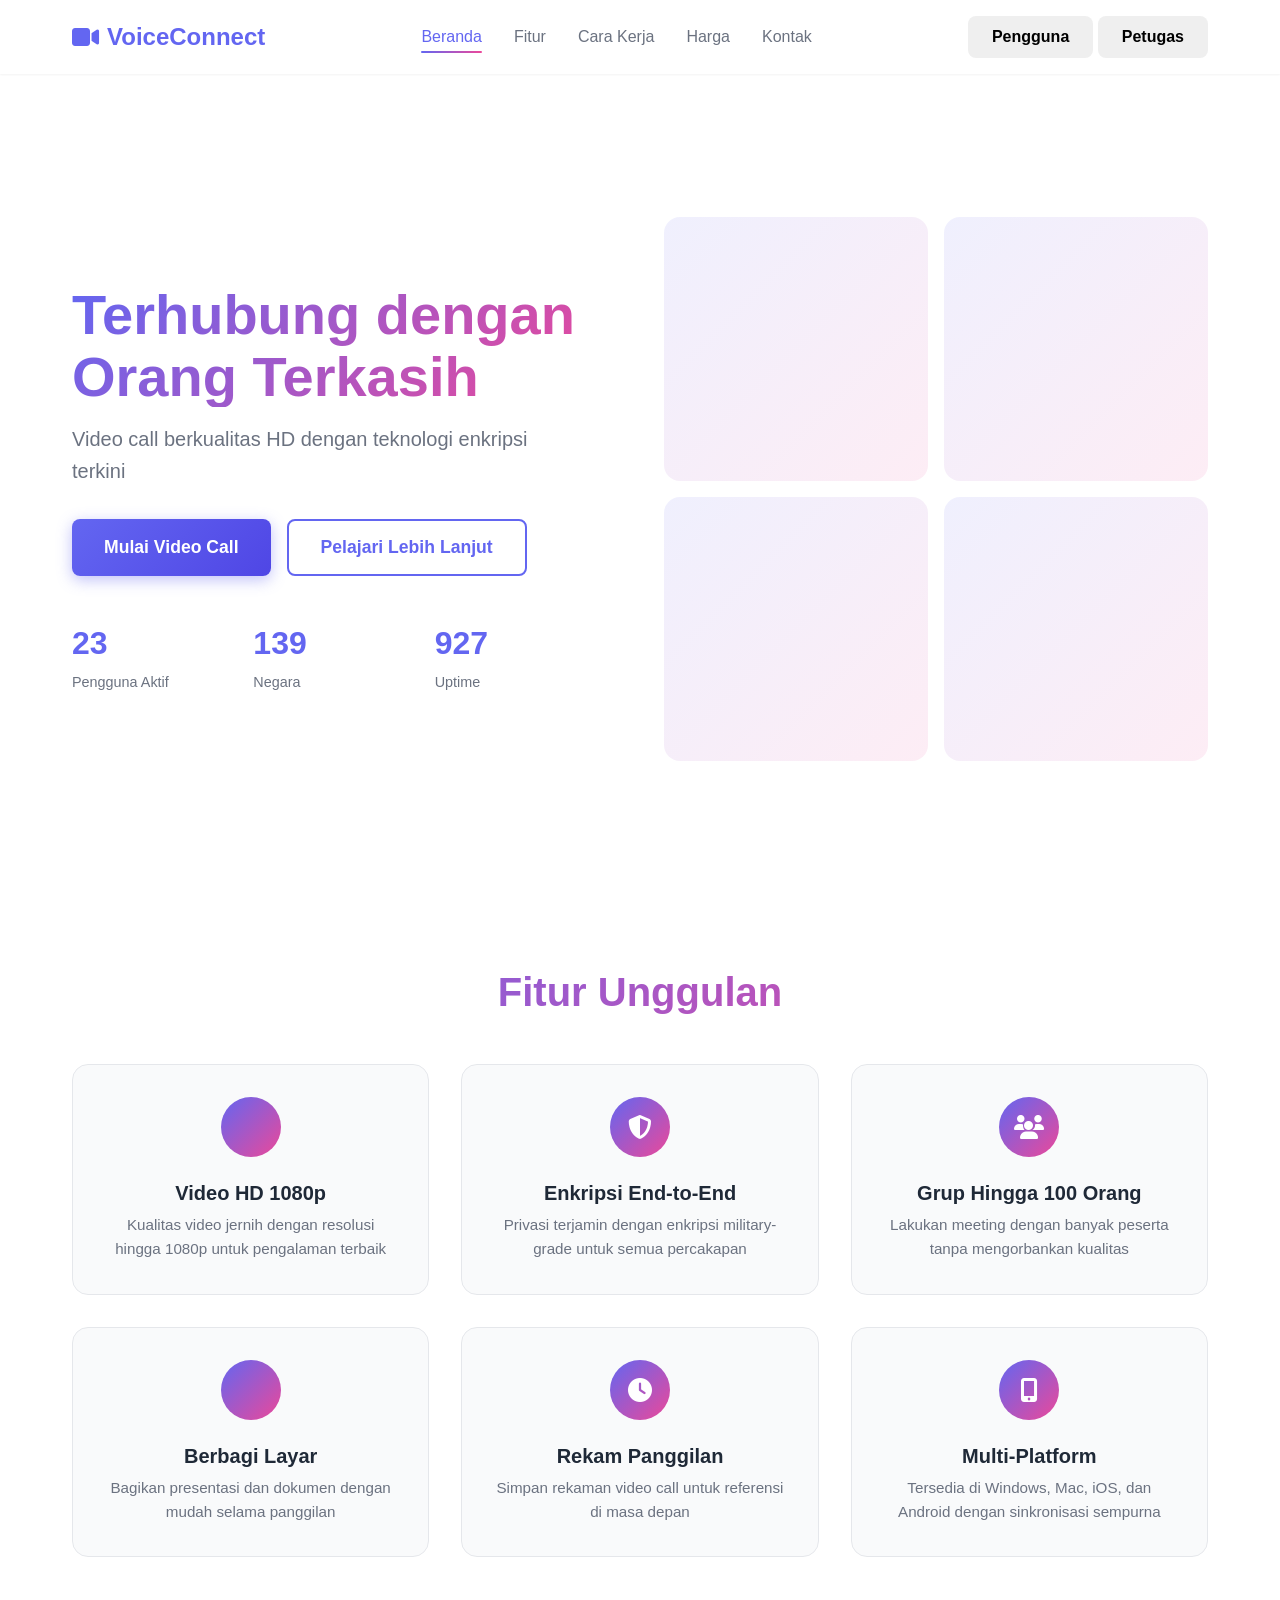
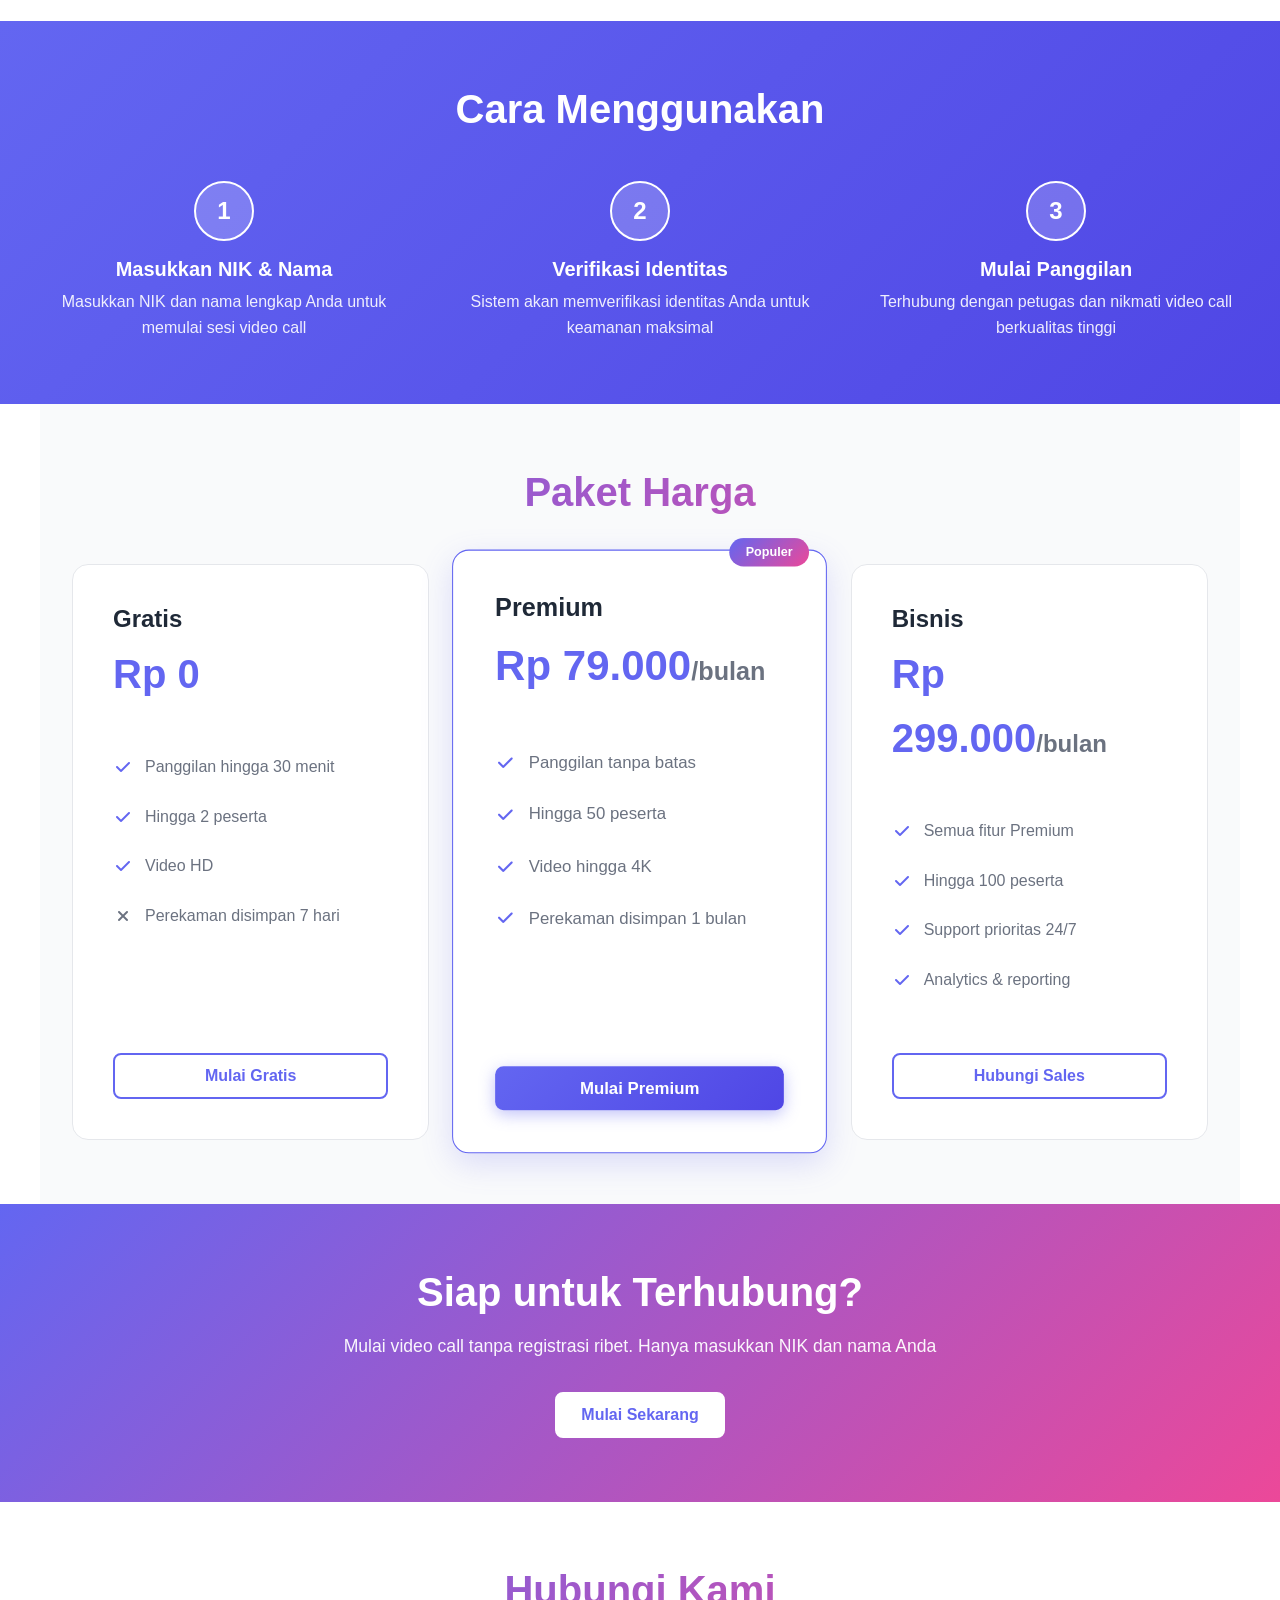
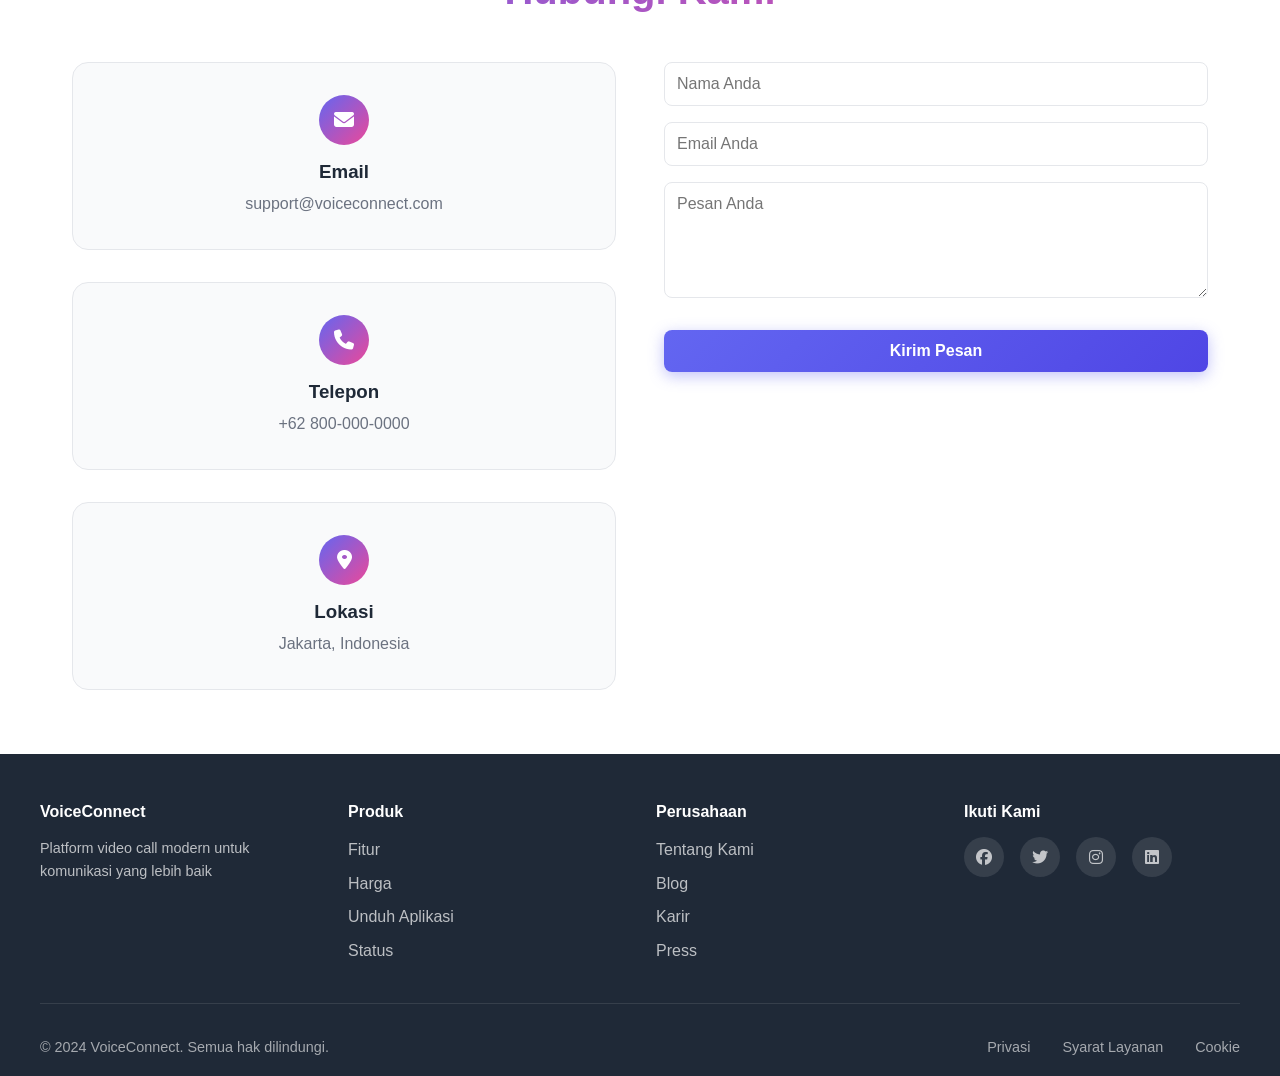
==== virtual/index.html @ ee5a0b4e "Add files via upload" ====
<!DOCTYPE html>
<html lang="id">
<head>
    <meta charset="UTF-8">
    <meta name="viewport" content="width=device-width, initial-scale=1.0">
    <title>VoiceConnect - Video Call Application</title>
    <link rel="stylesheet" href="styles.css">
    <link rel="stylesheet" href="https://cdnjs.cloudflare.com/ajax/libs/font-awesome/6.4.0/css/all.min.css">
</head>
<body>
    <!-- Navigation -->
    <nav class="navbar">
        <div class="nav-container">
            <div class="nav-brand">
                <i class="fas fa-video"></i>
                <span>VoiceConnect</span>
            </div>
            <ul class="nav-menu">
                <li><a href="#home" class="nav-link active">Beranda</a></li>
                <li><a href="#features" class="nav-link">Fitur</a></li>
                <li><a href="#how-it-works" class="nav-link">Cara Kerja</a></li>
                <li><a href="#pricing" class="nav-link">Harga</a></li>
                <li><a href="#contact" class="nav-link">Kontak</a></li>
            </ul>
            <div class="nav-actions">
                <button class="btn btn-primary-nav" onclick="openModal('user')">Pengguna</button>
                <button class="btn btn-secondary-nav" onclick="openModal('officer')">Petugas</button>
            </div>
            <div class="nav-toggle">
                <span></span>
                <span></span>
                <span></span>
            </div>
        </div>
    </nav>

    <!-- Hero Section -->
    <section class="hero" id="home">
        <div class="hero-content">
            <h1 class="hero-title">Terhubung dengan Orang Terkasih</h1>
            <p class="hero-subtitle">Video call berkualitas HD dengan teknologi enkripsi terkini</p>
            <div class="hero-buttons">
                <button class="btn btn-primary" onclick="openModal('user')">Mulai Video Call</button>
                <button class="btn btn-secondary" onclick="document.getElementById('features').scrollIntoView({behavior: 'smooth'})">Pelajari Lebih Lanjut</button>
            </div>
            <div class="hero-stats">
                <div class="stat">
                    <h3>2.5M+</h3>
                    <p>Pengguna Aktif</p>
                </div>
                <div class="stat">
                    <h3>150+</h3>
                    <p>Negara</p>
                </div>
                <div class="stat">
                    <h3>99.9%</h3>
                    <p>Uptime</p>
                </div>
            </div>
        </div>
        <div class="hero-visual">
            <div class="video-preview">
                <div class="video-grid">
                    <div class="video-placeholder"></div>
                    <div class="video-placeholder"></div>
                    <div class="video-placeholder"></div>
                    <div class="video-placeholder"></div>
                </div>
            </div>
        </div>
    </section>

    <!-- Features Section -->
    <section class="features" id="features">
        <h2 class="section-title">Fitur Unggulan</h2>
        <div class="features-grid">
            <div class="feature-card">
                <div class="feature-icon">
                    <i class="fas fa-hd"></i>
                </div>
                <h3>Video HD 1080p</h3>
                <p>Kualitas video jernih dengan resolusi hingga 1080p untuk pengalaman terbaik</p>
            </div>
            <div class="feature-card">
                <div class="feature-icon">
                    <i class="fas fa-shield-alt"></i>
                </div>
                <h3>Enkripsi End-to-End</h3>
                <p>Privasi terjamin dengan enkripsi military-grade untuk semua percakapan</p>
            </div>
            <div class="feature-card">
                <div class="feature-icon">
                    <i class="fas fa-users"></i>
                </div>
                <h3>Grup Hingga 100 Orang</h3>
                <p>Lakukan meeting dengan banyak peserta tanpa mengorbankan kualitas</p>
            </div>
            <div class="feature-card">
                <div class="feature-icon">
                    <i class="fas fa-screen-users"></i>
                </div>
                <h3>Berbagi Layar</h3>
                <p>Bagikan presentasi dan dokumen dengan mudah selama panggilan</p>
            </div>
            <div class="feature-card">
                <div class="feature-icon">
                    <i class="fas fa-clock"></i>
                </div>
                <h3>Rekam Panggilan</h3>
                <p>Simpan rekaman video call untuk referensi di masa depan</p>
            </div>
            <div class="feature-card">
                <div class="feature-icon">
                    <i class="fas fa-mobile-alt"></i>
                </div>
                <h3>Multi-Platform</h3>
                <p>Tersedia di Windows, Mac, iOS, dan Android dengan sinkronisasi sempurna</p>
            </div>
        </div>
    </section>

    <!-- How It Works -->
    <section class="how-it-works" id="how-it-works">
        <h2 class="section-title">Cara Menggunakan</h2>
        <div class="steps-container">
            <div class="step">
                <div class="step-number">1</div>
                <h3>Masukkan NIK & Nama</h3>
                <p>Masukkan NIK dan nama lengkap Anda untuk memulai sesi video call</p>
            </div>
            <div class="step">
                <div class="step-number">2</div>
                <h3>Verifikasi Identitas</h3>
                <p>Sistem akan memverifikasi identitas Anda untuk keamanan maksimal</p>
            </div>
            <div class="step">
                <div class="step-number">3</div>
                <h3>Mulai Panggilan</h3>
                <p>Terhubung dengan petugas dan nikmati video call berkualitas tinggi</p>
            </div>
        </div>
    </section>

    <!-- Pricing Section -->
    <section class="pricing" id="pricing">
        <h2 class="section-title">Paket Harga</h2>
        <div class="pricing-grid">
            <div class="pricing-card">
                <h3>Gratis</h3>
                <p class="price">Rp 0</p>
                <ul class="pricing-features">
                    <li><i class="fas fa-check"></i> Panggilan hingga 30 menit</li>
                    <li><i class="fas fa-check"></i> Hingga 2 peserta</li>
                    <li><i class="fas fa-check"></i> Video HD</li>
                    <li><i class="fas fa-times"></i> Perekaman disimpan 7 hari</li>
                </ul>
                <button class="btn btn-secondary" onclick="openModal('user')">Mulai Gratis</button>
            </div>
            <div class="pricing-card featured">
                <span class="badge">Populer</span>
                <h3>Premium</h3>
                <p class="price">Rp 79.000<span>/bulan</span></p>
                <ul class="pricing-features">
                    <li><i class="fas fa-check"></i> Panggilan tanpa batas</li>
                    <li><i class="fas fa-check"></i> Hingga 50 peserta</li>
                    <li><i class="fas fa-check"></i> Video hingga 4K</li>
                    <li><i class="fas fa-check"></i> Perekaman disimpan 1 bulan</li>
                </ul>
                <button class="btn btn-primary" onclick="openModal('user')">Mulai Premium</button>
            </div>
            <div class="pricing-card">
                <h3>Bisnis</h3>
                <p class="price">Rp 299.000<span>/bulan</span></p>
                <ul class="pricing-features">
                    <li><i class="fas fa-check"></i> Semua fitur Premium</li>
                    <li><i class="fas fa-check"></i> Hingga 100 peserta</li>
                    <li><i class="fas fa-check"></i> Support prioritas 24/7</li>
                    <li><i class="fas fa-check"></i> Analytics & reporting</li>
                </ul>
                <button class="btn btn-secondary" onclick="openModal('user')">Hubungi Sales</button>
            </div>
        </div>
    </section>

    <!-- CTA Section -->
    <section class="cta">
        <div class="cta-content">
            <h2>Siap untuk Terhubung?</h2>
            <p>Mulai video call tanpa registrasi ribet. Hanya masukkan NIK dan nama Anda</p>
            <button class="btn btn-light" onclick="openModal('user')">Mulai Sekarang</button>
        </div>
    </section>

    <!-- Contact Section -->
    <section class="contact" id="contact">
        <h2 class="section-title">Hubungi Kami</h2>
        <div class="contact-container">
            <div class="contact-info">
                <div class="info-card">
                    <div class="info-icon">
                        <i class="fas fa-envelope"></i>
                    </div>
                    <h3>Email</h3>
                    <p>support@voiceconnect.com</p>
                </div>
                <div class="info-card">
                    <div class="info-icon">
                        <i class="fas fa-phone"></i>
                    </div>
                    <h3>Telepon</h3>
                    <p>+62 800-000-0000</p>
                </div>
                <div class="info-card">
                    <div class="info-icon">
                        <i class="fas fa-map-marker-alt"></i>
                    </div>
                    <h3>Lokasi</h3>
                    <p>Jakarta, Indonesia</p>
                </div>
            </div>
            <form class="contact-form" id="contactForm">
                <input type="text" placeholder="Nama Anda" required>
                <input type="email" placeholder="Email Anda" required>
                <textarea placeholder="Pesan Anda" rows="5" required></textarea>
                <button type="submit" class="btn btn-primary">Kirim Pesan</button>
            </form>
        </div>
    </section>

    <!-- Footer -->
    <footer class="footer">
        <div class="footer-content">
            <div class="footer-section">
                <h4>VoiceConnect</h4>
                <p>Platform video call modern untuk komunikasi yang lebih baik</p>
            </div>
            <div class="footer-section">
                <h4>Produk</h4>
                <ul>
                    <li><a href="#features">Fitur</a></li>
                    <li><a href="#pricing">Harga</a></li>
                    <li><a href="#">Unduh Aplikasi</a></li>
                    <li><a href="#">Status</a></li>
                </ul>
            </div>
            <div class="footer-section">
                <h4>Perusahaan</h4>
                <ul>
                    <li><a href="#">Tentang Kami</a></li>
                    <li><a href="#">Blog</a></li>
                    <li><a href="#">Karir</a></li>
                    <li><a href="#">Press</a></li>
                </ul>
            </div>
            <div class="footer-section">
                <h4>Ikuti Kami</h4>
                <div class="social-links">
                    <a href="#" title="Facebook"><i class="fab fa-facebook"></i></a>
                    <a href="#" title="Twitter"><i class="fab fa-twitter"></i></a>
                    <a href="#" title="Instagram"><i class="fab fa-instagram"></i></a>
                    <a href="#" title="LinkedIn"><i class="fab fa-linkedin"></i></a>
                </div>
            </div>
        </div>
        <div class="footer-bottom">
            <p>&copy; 2024 VoiceConnect. Semua hak dilindungi.</p>
            <div class="footer-links">
                <a href="#">Privasi</a>
                <a href="#">Syarat Layanan</a>
                <a href="#">Cookie</a>
            </div>
        </div>
    </footer>

    <!-- Modal untuk Login Pengguna -->
    <div id="userModal" class="modal">
        <div class="modal-content">
            <span class="close" onclick="closeModal('user')">&times;</span>
            <div class="modal-header">
                <i class="fas fa-user"></i>
                <h2>Masuk sebagai Pengguna</h2>
            </div>
            <form class="modal-form" id="userLoginForm" onsubmit="handleUserLogin(event)">
                <div class="form-group">
                    <label for="userNik">NIK (Nomor Induk Kependudukan) <span class="required">*</span></label>
                    <input 
                        type="text" 
                        id="userNik" 
                        name="userNik"
                        placeholder="Masukkan 16 digit NIK" 
                        maxlength="16"
                        required
                    >
                    <small>Masukkan 16 digit angka dari KTP Anda</small>
                </div>
                
                <div class="form-group">
                    <label for="userName">Nama Lengkap <span class="required">*</span></label>
                    <input 
                        type="text" 
                        id="userName" 
                        name="userName"
                        placeholder="Masukkan nama lengkap Anda" 
                        required
                    >
                    <small>Nama yang akan ditampilkan saat video call</small>
                </div>

                <div class="form-options">
                    <label class="checkbox-label">
                        <input type="checkbox" name="camera" checked>
                        Aktifkan kamera
                    </label>
                    <label class="checkbox-label">
                        <input type="checkbox" name="microphone" checked>
                        Aktifkan mikrofon
                    </label>
                </div>

                <button type="submit" class="btn btn-primary btn-large">Masuk ke Video Call</button>
                <p class="form-note">NIK dan nama akan digunakan untuk verifikasi keamanan</p>
            </form>
        </div>
    </div>

    <!-- Modal untuk Login Petugas -->
    <div id="officerModal" class="modal">
        <div class="modal-content">
            <span class="close" onclick="closeModal('officer')">&times;</span>
            <div class="modal-header">
                <i class="fas fa-user-tie"></i>
                <h2>Masuk sebagai Petugas</h2>
            </div>
            <form class="modal-form" id="officerLoginForm" onsubmit="handleOfficerLogin(event)">
                <div class="form-group">
                    <label for="officerId">ID Petugas <span class="required">*</span></label>
                    <input 
                        type="text" 
                        id="officerId" 
                        name="officerId"
                        placeholder="Masukkan ID Petugas" 
                        required
                    >
                    <small>ID unik petugas dari sistem</small>
                </div>
                
                <div class="form-group">
                    <label for="officerName">Nama Petugas <span class="required">*</span></label>
                    <input 
                        type="text" 
                        id="officerName" 
                        name="officerName"
                        placeholder="Masukkan nama lengkap Anda" 
                        required
                    >
                    <small>Nama Anda yang akan ditampilkan</small>
                </div>

                <div class="form-group">
                    <label for="officerPassword">Kata Sandi <span class="required">*</span></label>
                    <div class="password-input-group">
                        <input 
                            type="password" 
                            id="officerPassword" 
                            name="officerPassword"
                            placeholder="Masukkan kata sandi" 
                            required
                        >
                        <button type="button" class="password-toggle" onclick="togglePasswordVisibility()">
                            <i class="fas fa-eye"></i>
                        </button>
                    </div>
                    <small>Kata sandi petugas yang aman</small>
                </div>

                <div class="form-options">
                    <label class="checkbox-label">
                        <input type="checkbox" name="camera" checked>
                        Aktifkan kamera
                    </label>
                    <label class="checkbox-label">
                        <input type="checkbox" name="microphone" checked>
                        Aktifkan mikrofon
                    </label>
                </div>

                <button type="submit" class="btn btn-primary btn-large">Masuk Dashboard Petugas</button>
                <p class="form-note">Hanya untuk petugas terdaftar. Data Anda dilindungi dengan aman.</p>
            </form>
        </div>
    </div>

    <script src="script.js"></script>
</body>
</html>
---- virtual/styles.css ----
/* ==================== Variables ==================== */
:root {
    --primary-color: #6366f1;
    --primary-dark: #4f46e5;
    --secondary-color: #ec4899;
    --background-light: #f9fafb;
    --background-white: #ffffff;
    --text-dark: #1f2937;
    --text-gray: #6b7280;
    --border-color: #e5e7eb;
    --success-color: #10b981;
    --error-color: #ef4444;
    --shadow-sm: 0 1px 2px rgba(0, 0, 0, 0.05);
    --shadow-md: 0 4px 6px rgba(0, 0, 0, 0.1);
    --shadow-lg: 0 10px 25px rgba(0, 0, 0, 0.1);
    --transition: all 0.3s cubic-bezier(0.4, 0, 0.2, 1);
}

/* ==================== Global Styles ==================== */
* {
    margin: 0;
    padding: 0;
    box-sizing: border-box;
}

html {
    scroll-behavior: smooth;
}

body {
    font-family: -apple-system, BlinkMacSystemFont, 'Segoe UI', Roboto, 'Helvetica Neue', Arial, sans-serif;
    background-color: var(--background-white);
    color: var(--text-dark);
    line-height: 1.6;
}

a {
    text-decoration: none;
    color: inherit;
    transition: var(--transition);
}

/* ==================== Typography ==================== */
h1, h2, h3, h4, h5, h6 {
    font-weight: 600;
    line-height: 1.2;
}

.section-title {
    font-size: 2.5rem;
    text-align: center;
    margin-bottom: 3rem;
    color: var(--text-dark);
    background: linear-gradient(135deg, var(--primary-color), var(--secondary-color));
    -webkit-background-clip: text;
    -webkit-text-fill-color: transparent;
    background-clip: text;
}

/* ==================== Buttons ==================== */
.btn {
    padding: 0.75rem 1.5rem;
    border: none;
    border-radius: 0.5rem;
    font-size: 1rem;
    font-weight: 600;
    cursor: pointer;
    transition: var(--transition);
    display: inline-block;
    text-align: center;
}

.btn-large {
    padding: 1rem 2rem;
    font-size: 1.1rem;
    width: 100%;
}

.btn-primary {
    background: linear-gradient(135deg, var(--primary-color), var(--primary-dark));
    color: white;
    box-shadow: 0 4px 15px rgba(99, 102, 241, 0.4);
}

.btn-primary:hover {
    transform: translateY(-2px);
    box-shadow: 0 6px 20px rgba(99, 102, 241, 0.6);
}

.btn-secondary {
    background-color: transparent;
    color: var(--primary-color);
    border: 2px solid var(--primary-color);
}

.btn-secondary:hover {
    background-color: var(--primary-color);
    color: white;
}

.btn-light {
    background-color: var(--background-white);
    color: var(--primary-color);
    border: 2px solid white;
}

.btn-light:hover {
    background-color: transparent;
    color: white;
}

/* ==================== Navbar ==================== */
.navbar {
    position: sticky;
    top: 0;
    z-index: 1000;
    background: rgba(255, 255, 255, 0.95);
    backdrop-filter: blur(10px);
    box-shadow: var(--shadow-sm);
}

.nav-container {
    max-width: 1200px;
    margin: 0 auto;
    padding: 1rem 2rem;
    display: flex;
    justify-content: space-between;
    align-items: center;
}

.nav-brand {
    font-size: 1.5rem;
    font-weight: 700;
    color: var(--primary-color);
    display: flex;
    align-items: center;
    gap: 0.5rem;
}

.nav-menu {
    display: flex;
    list-style: none;
    gap: 2rem;
}

.nav-link {
    color: var(--text-gray);
    font-weight: 500;
    position: relative;
}

.nav-link:hover,
.nav-link.active {
    color: var(--primary-color);
}

.nav-link.active::after {
    content: '';
    position: absolute;
    bottom: -0.5rem;
    left: 0;
    width: 100%;
    height: 2px;
    background: linear-gradient(90deg, var(--primary-color), var(--secondary-color));
    border-radius: 1px;
}

.nav-toggle {
    display: none;
    flex-direction: column;
    cursor: pointer;
}

.nav-toggle span {
    width: 1.5rem;
    height: 2px;
    background: var(--primary-color);
    margin: 4px 0;
    transition: var(--transition);
    border-radius: 1px;
}

/* ==================== Hero Section ==================== */
.hero {
    max-width: 1200px;
    margin: 0 auto;
    padding: 4rem 2rem;
    display: grid;
    grid-template-columns: 1fr 1fr;
    gap: 3rem;
    align-items: center;
    min-height: calc(100vh - 70px);
}

.hero-content {
    padding-right: 2rem;
}

.hero-title {
    font-size: 3.5rem;
    margin-bottom: 1rem;
    background: linear-gradient(135deg, var(--primary-color), var(--secondary-color));
    -webkit-background-clip: text;
    -webkit-text-fill-color: transparent;
    background-clip: text;
    line-height: 1.1;
}

.hero-subtitle {
    font-size: 1.25rem;
    color: var(--text-gray);
    margin-bottom: 2rem;
}

.hero-buttons {
    display: flex;
    gap: 1rem;
    margin-bottom: 3rem;
}

.hero-buttons .btn {
    padding: 1rem 2rem;
    font-size: 1.1rem;
}

.hero-stats {
    display: grid;
    grid-template-columns: repeat(3, 1fr);
    gap: 2rem;
}

.stat h3 {
    font-size: 2rem;
    color: var(--primary-color);
    margin-bottom: 0.5rem;
}

.stat p {
    color: var(--text-gray);
    font-size: 0.9rem;
}

.hero-visual {
    display: flex;
    justify-content: center;
    align-items: center;
}

.video-preview {
    width: 100%;
    aspect-ratio: 1;
}

.video-grid {
    display: grid;
    grid-template-columns: repeat(2, 1fr);
    gap: 1rem;
    width: 100%;
    height: 100%;
}

.video-placeholder {
    background: linear-gradient(135deg, var(--primary-color), var(--secondary-color));
    border-radius: 1rem;
    opacity: 0.1;
    animation: pulse 2s ease-in-out infinite;
}

@keyframes pulse {
    0%, 100% { opacity: 0.1; }
    50% { opacity: 0.2; }
}

/* ==================== Features Section ==================== */
.features {
    max-width: 1200px;
    margin: 0 auto;
    padding: 4rem 2rem;
}

.features-grid {
    display: grid;
    grid-template-columns: repeat(auto-fit, minmax(320px, 1fr));
    gap: 2rem;
}

.feature-card {
    padding: 2rem;
    background: var(--background-light);
    border-radius: 1rem;
    border: 1px solid var(--border-color);
    text-align: center;
    transition: var(--transition);
    cursor: pointer;
}

.feature-card:hover {
    background-color: var(--background-white);
    border-color: var(--primary-color);
    box-shadow: var(--shadow-lg);
    transform: translateY(-5px);
}

.feature-icon {
    width: 60px;
    height: 60px;
    margin: 0 auto 1.5rem;
    background: linear-gradient(135deg, var(--primary-color), var(--secondary-color));
    border-radius: 50%;
    display: flex;
    align-items: center;
    justify-content: center;
    font-size: 1.5rem;
    color: white;
}

.feature-card h3 {
    font-size: 1.25rem;
    margin-bottom: 0.5rem;
    color: var(--text-dark);
}

.feature-card p {
    color: var(--text-gray);
    font-size: 0.95rem;
}

/* ==================== How It Works ==================== */
.how-it-works {
    background: linear-gradient(135deg, var(--primary-color), var(--primary-dark));
    padding: 4rem 2rem;
    color: white;
}

.how-it-works .section-title {
    color: white;
    background: none;
    -webkit-text-fill-color: white;
}

.steps-container {
    max-width: 1200px;
    margin: 0 auto;
    display: grid;
    grid-template-columns: repeat(auto-fit, minmax(250px, 1fr));
    gap: 3rem;
}

.step {
    text-align: center;
}

.step-number {
    width: 60px;
    height: 60px;
    margin: 0 auto 1rem;
    background-color: rgba(255, 255, 255, 0.2);
    border: 2px solid white;
    border-radius: 50%;
    display: flex;
    align-items: center;
    justify-content: center;
    font-size: 1.5rem;
    font-weight: 700;
}

.step h3 {
    font-size: 1.25rem;
    margin-bottom: 0.5rem;
}

.step p {
    opacity: 0.9;
}

/* ==================== Pricing Section ==================== */
.pricing {
    max-width: 1200px;
    margin: 0 auto;
    padding: 4rem 2rem;
    background-color: var(--background-light);
}

.pricing-grid {
    display: grid;
    grid-template-columns: repeat(auto-fit, minmax(300px, 1fr));
    gap: 2rem;
}

.pricing-card {
    background: var(--background-white);
    padding: 2.5rem;
    border-radius: 1rem;
    border: 1px solid var(--border-color);
    transition: var(--transition);
    position: relative;
    display: flex;
    flex-direction: column;
}

.pricing-card:hover {
    box-shadow: var(--shadow-lg);
    border-color: var(--primary-color);
    transform: translateY(-10px);
}

.pricing-card.featured {
    border-color: var(--primary-color);
    box-shadow: 0 10px 30px rgba(99, 102, 241, 0.2);
    transform: scale(1.05);
}

.badge {
    position: absolute;
    top: -12px;
    right: 1rem;
    background: linear-gradient(135deg, var(--primary-color), var(--secondary-color));
    color: white;
    padding: 0.25rem 1rem;
    border-radius: 999px;
    font-size: 0.75rem;
    font-weight: 700;
}

.pricing-card h3 {
    font-size: 1.5rem;
    margin-bottom: 0.5rem;
    color: var(--text-dark);
}

.price {
    font-size: 2.5rem;
    font-weight: 700;
    color: var(--primary-color);
    margin-bottom: 0.25rem;
}

.price span {
    font-size: 0.6em;
    color: var(--text-gray);
}

.pricing-features {
    list-style: none;
    margin: 2rem 0;
    flex-grow: 1;
}

.pricing-features li {
    padding: 0.75rem 0;
    color: var(--text-gray);
    display: flex;
    align-items: center;
    gap: 0.75rem;
}

.pricing-features i {
    width: 20px;
    text-align: center;
    color: var(--primary-color);
}

.pricing-features i.fa-times {
    color: var(--text-gray);
}

.pricing-card .btn {
    width: 100%;
    margin-top: 1rem;
}

/* ==================== CTA Section ==================== */
.cta {
    background: linear-gradient(135deg, var(--primary-color), var(--secondary-color));
    color: white;
    padding: 4rem 2rem;
    text-align: center;
}

.cta-content h2 {
    font-size: 2.5rem;
    margin-bottom: 1rem;
}

.cta-content p {
    font-size: 1.1rem;
    margin-bottom: 2rem;
    opacity: 0.95;
}

/* ==================== Contact Section ==================== */
.contact {
    max-width: 1200px;
    margin: 0 auto;
    padding: 4rem 2rem;
}

.contact-container {
    display: grid;
    grid-template-columns: 1fr 1fr;
    gap: 3rem;
}

.contact-info {
    display: grid;
    grid-template-columns: 1fr;
    gap: 2rem;
}

.info-card {
    padding: 2rem;
    background: var(--background-light);
    border-radius: 1rem;
    text-align: center;
    border: 1px solid var(--border-color);
    transition: var(--transition);
}

.info-card:hover {
    background-color: var(--background-white);
    box-shadow: var(--shadow-md);
    transform: translateY(-5px);
}

.info-icon {
    width: 50px;
    height: 50px;
    margin: 0 auto 1rem;
    background: linear-gradient(135deg, var(--primary-color), var(--secondary-color));
    border-radius: 50%;
    display: flex;
    align-items: center;
    justify-content: center;
    font-size: 1.25rem;
    color: white;
}

.info-card h3 {
    margin-bottom: 0.5rem;
    color: var(--text-dark);
}

.info-card p {
    color: var(--text-gray);
}

.contact-form {
    display: flex;
    flex-direction: column;
    gap: 1rem;
}

.contact-form input,
.contact-form textarea {
    padding: 0.75rem;
    border: 1px solid var(--border-color);
    border-radius: 0.5rem;
    font-size: 1rem;
    font-family: inherit;
    transition: var(--transition);
}

.contact-form input:focus,
.contact-form textarea:focus {
    outline: none;
    border-color: var(--primary-color);
    box-shadow: 0 0 0 3px rgba(99, 102, 241, 0.1);
}

.contact-form button {
    margin-top: 1rem;
}

/* ==================== Footer ==================== */
.footer {
    background-color: var(--text-dark);
    color: white;
    padding: 3rem 2rem 1rem;
}

.footer-content {
    max-width: 1200px;
    margin: 0 auto;
    display: grid;
    grid-template-columns: repeat(auto-fit, minmax(250px, 1fr));
    gap: 2rem;
    margin-bottom: 2rem;
}

.footer-section h4 {
    margin-bottom: 1rem;
    color: white;
}

.footer-section p {
    color: rgba(255, 255, 255, 0.7);
    font-size: 0.9rem;
}

.footer-section ul {
    list-style: none;
}

.footer-section ul li {
    margin-bottom: 0.5rem;
}

.footer-section a {
    color: rgba(255, 255, 255, 0.7);
}

.footer-section a:hover {
    color: var(--primary-color);
}

.social-links {
    display: flex;
    gap: 1rem;
}

.social-links a {
    width: 40px;
    height: 40px;
    display: flex;
    align-items: center;
    justify-content: center;
    background-color: rgba(255, 255, 255, 0.1);
    border-radius: 50%;
    transition: var(--transition);
}

.social-links a:hover {
    background-color: var(--primary-color);
}

.footer-bottom {
    max-width: 1200px;
    margin: 0 auto;
    padding-top: 2rem;
    border-top: 1px solid rgba(255, 255, 255, 0.1);
    display: flex;
    justify-content: space-between;
    align-items: center;
    flex-wrap: wrap;
    gap: 1rem;
}

.footer-bottom p {
    color: rgba(255, 255, 255, 0.6);
    font-size: 0.9rem;
}

.footer-links {
    display: flex;
    gap: 2rem;
}

.footer-links a {
    color: rgba(255, 255, 255, 0.6);
    font-size: 0.9rem;
}

/* ==================== Modal Styles ==================== */
.modal {
    display: none;
    position: fixed;
    z-index: 2000;
    left: 0;
    top: 0;
    width: 100%;
    height: 100%;
    background-color: rgba(0, 0, 0, 0.5);
    backdrop-filter: blur(5px);
    align-items: center;
    justify-content: center;
    animation: fadeIn 0.3s ease-in-out;
    overflow-y: auto;
}

@keyframes fadeIn {
    from {
        opacity: 0;
    }
    to {
        opacity: 1;
    }
}

.modal.active {
    display: flex;
}

.modal-content {
    background-color: var(--background-white);
    padding: 2.5rem;
    border-radius: 1rem;
    max-width: 500px;
    width: 90%;
    box-shadow: var(--shadow-lg);
    animation: slideUp 0.3s ease-in-out;
    position: relative;
}

@keyframes slideUp {
    from {
        transform: translateY(50px);
        opacity: 0;
    }
    to {
        transform: translateY(0);
        opacity: 1;
    }
}

.close {
    position: absolute;
    right: 1.5rem;
    top: 1.5rem;
    font-size: 2rem;
    font-weight: bold;
    color: var(--text-gray);
    cursor: pointer;
    transition: var(--transition);
    background: none;
    border: none;
}

.close:hover {
    color: var(--primary-color);
}

.modal-header {
    display: flex;
    align-items: center;
    gap: 1rem;
    margin-bottom: 2rem;
}

.modal-header i {
    font-size: 2rem;
    background: linear-gradient(135deg, var(--primary-color), var(--secondary-color));
    -webkit-background-clip: text;
    -webkit-text-fill-color: transparent;
    background-clip: text;
}

.modal-content h2 {
    color: var(--text-dark);
    font-size: 1.75rem;
}

.modal-form {
    display: flex;
    flex-direction: column;
    gap: 1.5rem;
}

.form-group {
    display: flex;
    flex-direction: column;
    gap: 0.5rem;
}

.form-group label {
    font-weight: 600;
    color: var(--text-dark);
    font-size: 0.95rem;
    display: flex;
    gap: 0.5rem;
}

.required {
    color: var(--error-color);
    font-weight: 700;
}

.form-group input {
    padding: 0.85rem;
    border: 1px solid var(--border-color);
    border-radius: 0.5rem;
    font-size: 1rem;
    transition: var(--transition);
}

.form-group input:focus {
    outline: none;
    border-color: var(--primary-color);
    box-shadow: 0 0 0 3px rgba(99, 102, 241, 0.1);
}

.form-group input::placeholder {
    color: var(--text-gray);
}

.form-group small {
    color: var(--text-gray);
    font-size: 0.85rem;
    font-weight: 400;
}

.form-options {
    display: flex;
    flex-direction: column;
    gap: 0.75rem;
    margin: 0.5rem 0;
}

.checkbox-label {
    display: flex;
    align-items: center;
    gap: 0.75rem;
    color: var(--text-gray);
    font-size: 0.9rem;
    cursor: pointer;
    user-select: none;
}

.checkbox-label input {
    width: auto;
    cursor: pointer;
    accent-color: var(--primary-color);
}

.form-note {
    text-align: center;
    color: var(--text-gray);
    font-size: 0.85rem;
    margin-top: 0.5rem;
}

/* ==================== Responsive Design ==================== */
@media (max-width: 768px) {
    .nav-menu {
        display: none;
    }

    .nav-toggle {
        display: flex;
    }

    .hero {
        grid-template-columns: 1fr;
        padding: 2rem 1rem;
        min-height: auto;
    }

    .hero-content {
        padding-right: 0;
    }

    .hero-title {
        font-size: 2rem;
    }

    .hero-buttons {
        flex-direction: column;
    }

    .hero-buttons .btn {
        width: 100%;
    }

    .section-title {
        font-size: 2rem;
    }

    .features-grid {
        grid-template-columns: 1fr;
    }

    .pricing-card.featured {
        transform: scale(1);
    }

    .contact-container {
        grid-template-columns: 1fr;
    }

    .footer-bottom {
        flex-direction: column;
        text-align: center;
    }

    .footer-links {
        justify-content: center;
    }

    .modal-content {
        padding: 2rem;
    }

    .steps-container {
        grid-template-columns: 1fr;
    }
}

@media (max-width: 480px) {
    .hero-title {
        font-size: 1.75rem;
    }

    .hero-stats {
        grid-template-columns: 1fr;
        gap: 1rem;
    }

    .section-title {
        font-size: 1.5rem;
    }

    .pricing-grid {
        grid-template-columns: 1fr;
    }

    .cta-content h2 {
        font-size: 1.75rem;
    }

    .modal-content {
        width: 95%;
        padding: 1.5rem;
    }

    .modal-header {
        flex-direction: column;
        text-align: center;
    }

    .form-group input {
        padding: 0.75rem;
    }

    .form-group label {
        font-size: 0.9rem;
    }
}
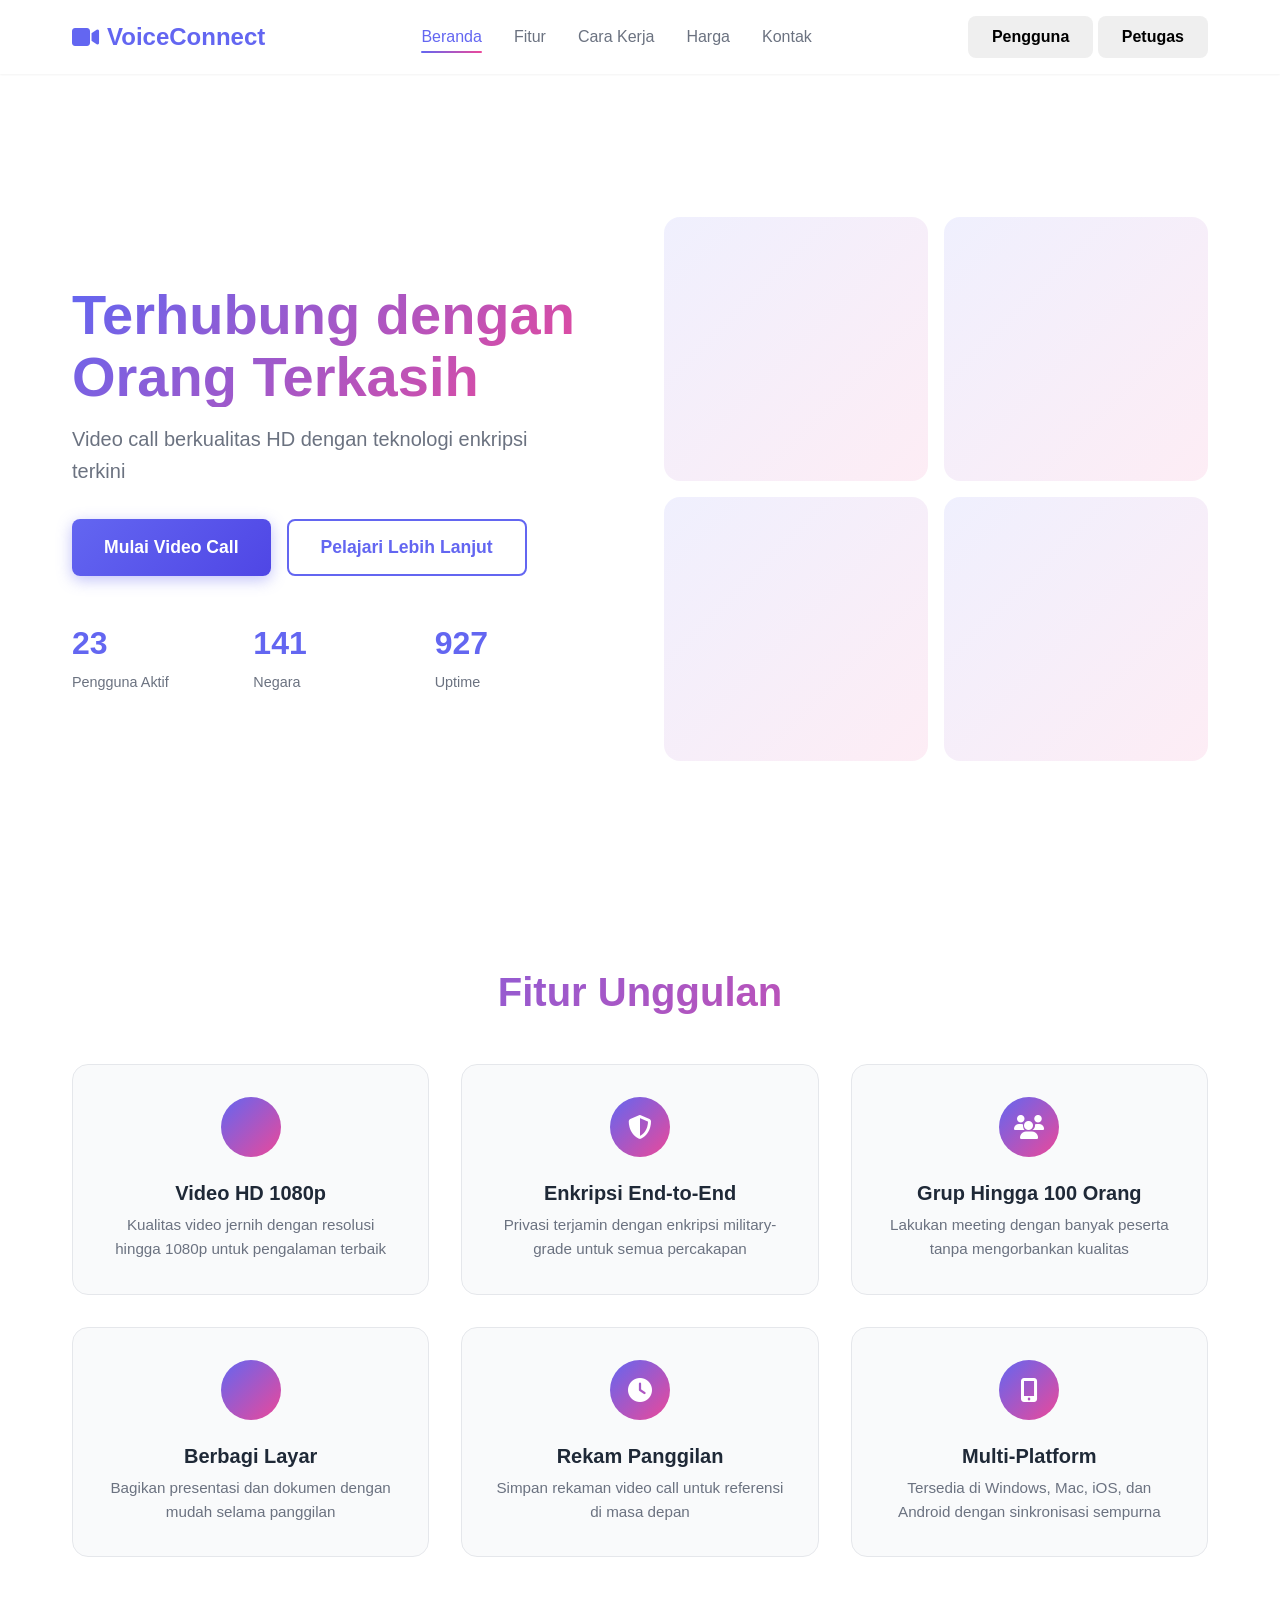
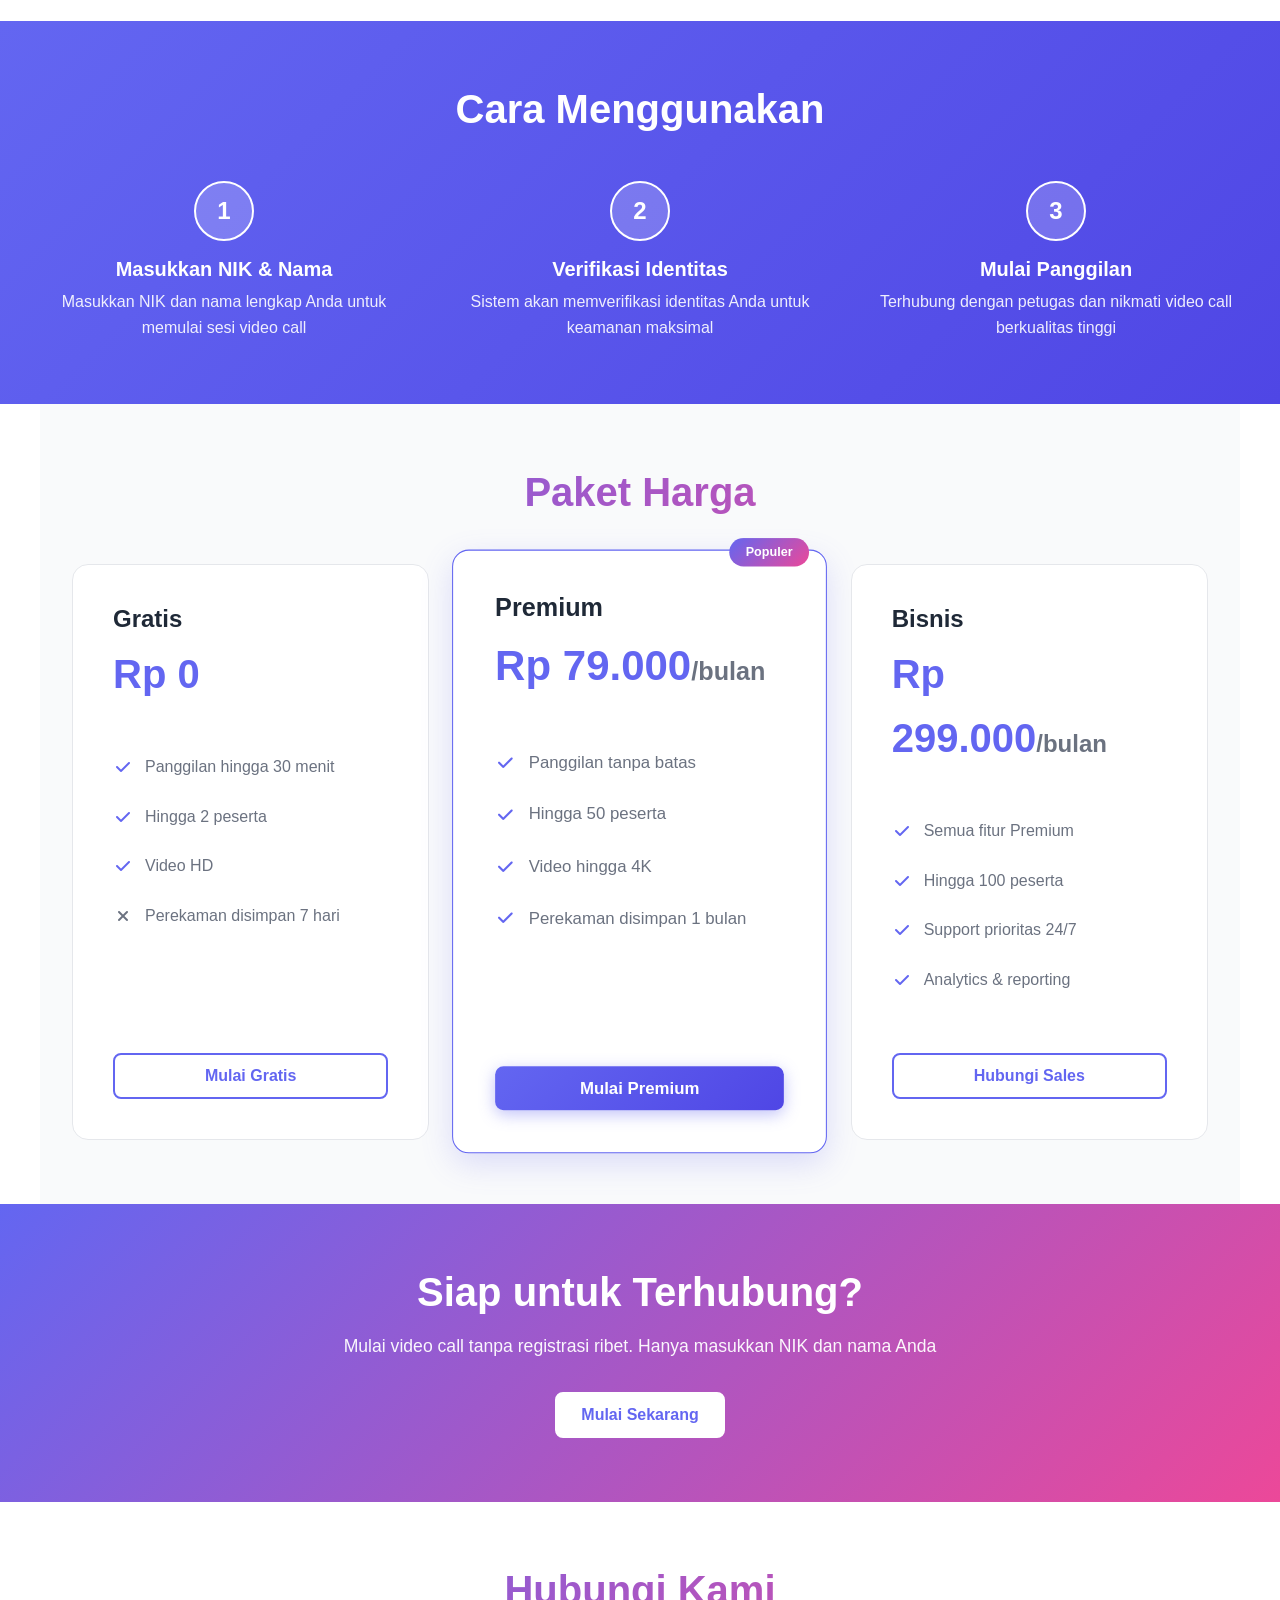
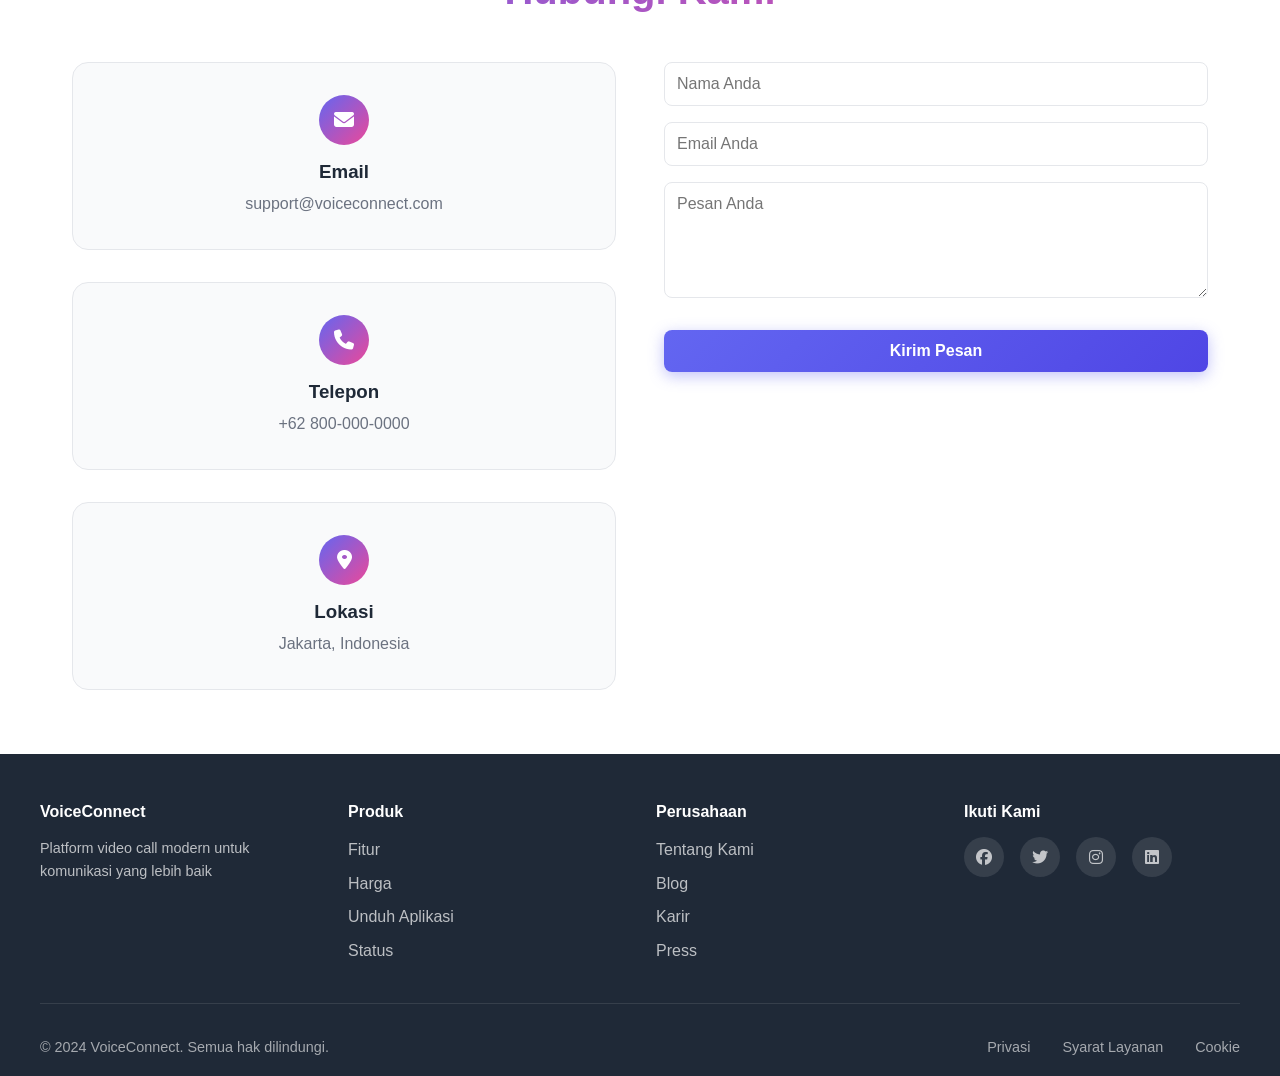
==== commit 9144e474: "Ubah login petugas: hanya User ID dan Password" ====
--- a/virtual/index.html
+++ b/virtual/index.html
@@ -1,395 +1,383 @@
-<!DOCTYPE html>
-<html lang="id">
-<head>
-    <meta charset="UTF-8">
-    <meta name="viewport" content="width=device-width, initial-scale=1.0">
-    <title>VoiceConnect - Video Call Application</title>
-    <link rel="stylesheet" href="styles.css">
-    <link rel="stylesheet" href="https://cdnjs.cloudflare.com/ajax/libs/font-awesome/6.4.0/css/all.min.css">
-</head>
-<body>
-    <!-- Navigation -->
-    <nav class="navbar">
-        <div class="nav-container">
-            <div class="nav-brand">
-                <i class="fas fa-video"></i>
-                <span>VoiceConnect</span>
-            </div>
-            <ul class="nav-menu">
-                <li><a href="#home" class="nav-link active">Beranda</a></li>
-                <li><a href="#features" class="nav-link">Fitur</a></li>
-                <li><a href="#how-it-works" class="nav-link">Cara Kerja</a></li>
-                <li><a href="#pricing" class="nav-link">Harga</a></li>
-                <li><a href="#contact" class="nav-link">Kontak</a></li>
-            </ul>
-            <div class="nav-actions">
-                <button class="btn btn-primary-nav" onclick="openModal('user')">Pengguna</button>
-                <button class="btn btn-secondary-nav" onclick="openModal('officer')">Petugas</button>
-            </div>
-            <div class="nav-toggle">
-                <span></span>
-                <span></span>
-                <span></span>
-            </div>
-        </div>
-    </nav>
-
-    <!-- Hero Section -->
-    <section class="hero" id="home">
-        <div class="hero-content">
-            <h1 class="hero-title">Terhubung dengan Orang Terkasih</h1>
-            <p class="hero-subtitle">Video call berkualitas HD dengan teknologi enkripsi terkini</p>
-            <div class="hero-buttons">
-                <button class="btn btn-primary" onclick="openModal('user')">Mulai Video Call</button>
-                <button class="btn btn-secondary" onclick="document.getElementById('features').scrollIntoView({behavior: 'smooth'})">Pelajari Lebih Lanjut</button>
-            </div>
-            <div class="hero-stats">
-                <div class="stat">
-                    <h3>2.5M+</h3>
-                    <p>Pengguna Aktif</p>
-                </div>
-                <div class="stat">
-                    <h3>150+</h3>
-                    <p>Negara</p>
-                </div>
-                <div class="stat">
-                    <h3>99.9%</h3>
-                    <p>Uptime</p>
-                </div>
-            </div>
-        </div>
-        <div class="hero-visual">
-            <div class="video-preview">
-                <div class="video-grid">
-                    <div class="video-placeholder"></div>
-                    <div class="video-placeholder"></div>
-                    <div class="video-placeholder"></div>
-                    <div class="video-placeholder"></div>
-                </div>
-            </div>
-        </div>
-    </section>
-
-    <!-- Features Section -->
-    <section class="features" id="features">
-        <h2 class="section-title">Fitur Unggulan</h2>
-        <div class="features-grid">
-            <div class="feature-card">
-                <div class="feature-icon">
-                    <i class="fas fa-hd"></i>
-                </div>
-                <h3>Video HD 1080p</h3>
-                <p>Kualitas video jernih dengan resolusi hingga 1080p untuk pengalaman terbaik</p>
-            </div>
-            <div class="feature-card">
-                <div class="feature-icon">
-                    <i class="fas fa-shield-alt"></i>
-                </div>
-                <h3>Enkripsi End-to-End</h3>
-                <p>Privasi terjamin dengan enkripsi military-grade untuk semua percakapan</p>
-            </div>
-            <div class="feature-card">
-                <div class="feature-icon">
-                    <i class="fas fa-users"></i>
-                </div>
-                <h3>Grup Hingga 100 Orang</h3>
-                <p>Lakukan meeting dengan banyak peserta tanpa mengorbankan kualitas</p>
-            </div>
-            <div class="feature-card">
-                <div class="feature-icon">
-                    <i class="fas fa-screen-users"></i>
-                </div>
-                <h3>Berbagi Layar</h3>
-                <p>Bagikan presentasi dan dokumen dengan mudah selama panggilan</p>
-            </div>
-            <div class="feature-card">
-                <div class="feature-icon">
-                    <i class="fas fa-clock"></i>
-                </div>
-                <h3>Rekam Panggilan</h3>
-                <p>Simpan rekaman video call untuk referensi di masa depan</p>
-            </div>
-            <div class="feature-card">
-                <div class="feature-icon">
-                    <i class="fas fa-mobile-alt"></i>
-                </div>
-                <h3>Multi-Platform</h3>
-                <p>Tersedia di Windows, Mac, iOS, dan Android dengan sinkronisasi sempurna</p>
-            </div>
-        </div>
-    </section>
-
-    <!-- How It Works -->
-    <section class="how-it-works" id="how-it-works">
-        <h2 class="section-title">Cara Menggunakan</h2>
-        <div class="steps-container">
-            <div class="step">
-                <div class="step-number">1</div>
-                <h3>Masukkan NIK & Nama</h3>
-                <p>Masukkan NIK dan nama lengkap Anda untuk memulai sesi video call</p>
-            </div>
-            <div class="step">
-                <div class="step-number">2</div>
-                <h3>Verifikasi Identitas</h3>
-                <p>Sistem akan memverifikasi identitas Anda untuk keamanan maksimal</p>
-            </div>
-            <div class="step">
-                <div class="step-number">3</div>
-                <h3>Mulai Panggilan</h3>
-                <p>Terhubung dengan petugas dan nikmati video call berkualitas tinggi</p>
-            </div>
-        </div>
-    </section>
-
-    <!-- Pricing Section -->
-    <section class="pricing" id="pricing">
-        <h2 class="section-title">Paket Harga</h2>
-        <div class="pricing-grid">
-            <div class="pricing-card">
-                <h3>Gratis</h3>
-                <p class="price">Rp 0</p>
-                <ul class="pricing-features">
-                    <li><i class="fas fa-check"></i> Panggilan hingga 30 menit</li>
-                    <li><i class="fas fa-check"></i> Hingga 2 peserta</li>
-                    <li><i class="fas fa-check"></i> Video HD</li>
-                    <li><i class="fas fa-times"></i> Perekaman disimpan 7 hari</li>
-                </ul>
-                <button class="btn btn-secondary" onclick="openModal('user')">Mulai Gratis</button>
-            </div>
-            <div class="pricing-card featured">
-                <span class="badge">Populer</span>
-                <h3>Premium</h3>
-                <p class="price">Rp 79.000<span>/bulan</span></p>
-                <ul class="pricing-features">
-                    <li><i class="fas fa-check"></i> Panggilan tanpa batas</li>
-                    <li><i class="fas fa-check"></i> Hingga 50 peserta</li>
-                    <li><i class="fas fa-check"></i> Video hingga 4K</li>
-                    <li><i class="fas fa-check"></i> Perekaman disimpan 1 bulan</li>
-                </ul>
-                <button class="btn btn-primary" onclick="openModal('user')">Mulai Premium</button>
-            </div>
-            <div class="pricing-card">
-                <h3>Bisnis</h3>
-                <p class="price">Rp 299.000<span>/bulan</span></p>
-                <ul class="pricing-features">
-                    <li><i class="fas fa-check"></i> Semua fitur Premium</li>
-                    <li><i class="fas fa-check"></i> Hingga 100 peserta</li>
-                    <li><i class="fas fa-check"></i> Support prioritas 24/7</li>
-                    <li><i class="fas fa-check"></i> Analytics & reporting</li>
-                </ul>
-                <button class="btn btn-secondary" onclick="openModal('user')">Hubungi Sales</button>
-            </div>
-        </div>
-    </section>
-
-    <!-- CTA Section -->
-    <section class="cta">
-        <div class="cta-content">
-            <h2>Siap untuk Terhubung?</h2>
-            <p>Mulai video call tanpa registrasi ribet. Hanya masukkan NIK dan nama Anda</p>
-            <button class="btn btn-light" onclick="openModal('user')">Mulai Sekarang</button>
-        </div>
-    </section>
-
-    <!-- Contact Section -->
-    <section class="contact" id="contact">
-        <h2 class="section-title">Hubungi Kami</h2>
-        <div class="contact-container">
-            <div class="contact-info">
-                <div class="info-card">
-                    <div class="info-icon">
-                        <i class="fas fa-envelope"></i>
-                    </div>
-                    <h3>Email</h3>
-                    <p>support@voiceconnect.com</p>
-                </div>
-                <div class="info-card">
-                    <div class="info-icon">
-                        <i class="fas fa-phone"></i>
-                    </div>
-                    <h3>Telepon</h3>
-                    <p>+62 800-000-0000</p>
-                </div>
-                <div class="info-card">
-                    <div class="info-icon">
-                        <i class="fas fa-map-marker-alt"></i>
-                    </div>
-                    <h3>Lokasi</h3>
-                    <p>Jakarta, Indonesia</p>
-                </div>
-            </div>
-            <form class="contact-form" id="contactForm">
-                <input type="text" placeholder="Nama Anda" required>
-                <input type="email" placeholder="Email Anda" required>
-                <textarea placeholder="Pesan Anda" rows="5" required></textarea>
-                <button type="submit" class="btn btn-primary">Kirim Pesan</button>
-            </form>
-        </div>
-    </section>
-
-    <!-- Footer -->
-    <footer class="footer">
-        <div class="footer-content">
-            <div class="footer-section">
-                <h4>VoiceConnect</h4>
-                <p>Platform video call modern untuk komunikasi yang lebih baik</p>
-            </div>
-            <div class="footer-section">
-                <h4>Produk</h4>
-                <ul>
-                    <li><a href="#features">Fitur</a></li>
-                    <li><a href="#pricing">Harga</a></li>
-                    <li><a href="#">Unduh Aplikasi</a></li>
-                    <li><a href="#">Status</a></li>
-                </ul>
-            </div>
-            <div class="footer-section">
-                <h4>Perusahaan</h4>
-                <ul>
-                    <li><a href="#">Tentang Kami</a></li>
-                    <li><a href="#">Blog</a></li>
-                    <li><a href="#">Karir</a></li>
-                    <li><a href="#">Press</a></li>
-                </ul>
-            </div>
-            <div class="footer-section">
-                <h4>Ikuti Kami</h4>
-                <div class="social-links">
-                    <a href="#" title="Facebook"><i class="fab fa-facebook"></i></a>
-                    <a href="#" title="Twitter"><i class="fab fa-twitter"></i></a>
-                    <a href="#" title="Instagram"><i class="fab fa-instagram"></i></a>
-                    <a href="#" title="LinkedIn"><i class="fab fa-linkedin"></i></a>
-                </div>
-            </div>
-        </div>
-        <div class="footer-bottom">
-            <p>&copy; 2024 VoiceConnect. Semua hak dilindungi.</p>
-            <div class="footer-links">
-                <a href="#">Privasi</a>
-                <a href="#">Syarat Layanan</a>
-                <a href="#">Cookie</a>
-            </div>
-        </div>
-    </footer>
-
-    <!-- Modal untuk Login Pengguna -->
-    <div id="userModal" class="modal">
-        <div class="modal-content">
-            <span class="close" onclick="closeModal('user')">&times;</span>
-            <div class="modal-header">
-                <i class="fas fa-user"></i>
-                <h2>Masuk sebagai Pengguna</h2>
-            </div>
-            <form class="modal-form" id="userLoginForm" onsubmit="handleUserLogin(event)">
-                <div class="form-group">
-                    <label for="userNik">NIK (Nomor Induk Kependudukan) <span class="required">*</span></label>
-                    <input 
-                        type="text" 
-                        id="userNik" 
-                        name="userNik"
-                        placeholder="Masukkan 16 digit NIK" 
-                        maxlength="16"
-                        required
-                    >
-                    <small>Masukkan 16 digit angka dari KTP Anda</small>
-                </div>
-                
-                <div class="form-group">
-                    <label for="userName">Nama Lengkap <span class="required">*</span></label>
-                    <input 
-                        type="text" 
-                        id="userName" 
-                        name="userName"
-                        placeholder="Masukkan nama lengkap Anda" 
-                        required
-                    >
-                    <small>Nama yang akan ditampilkan saat video call</small>
-                </div>
-
-                <div class="form-options">
-                    <label class="checkbox-label">
-                        <input type="checkbox" name="camera" checked>
-                        Aktifkan kamera
-                    </label>
-                    <label class="checkbox-label">
-                        <input type="checkbox" name="microphone" checked>
-                        Aktifkan mikrofon
-                    </label>
-                </div>
-
-                <button type="submit" class="btn btn-primary btn-large">Masuk ke Video Call</button>
-                <p class="form-note">NIK dan nama akan digunakan untuk verifikasi keamanan</p>
-            </form>
-        </div>
-    </div>
-
-    <!-- Modal untuk Login Petugas -->
-    <div id="officerModal" class="modal">
-        <div class="modal-content">
-            <span class="close" onclick="closeModal('officer')">&times;</span>
-            <div class="modal-header">
-                <i class="fas fa-user-tie"></i>
-                <h2>Masuk sebagai Petugas</h2>
-            </div>
-            <form class="modal-form" id="officerLoginForm" onsubmit="handleOfficerLogin(event)">
-                <div class="form-group">
-                    <label for="officerId">ID Petugas <span class="required">*</span></label>
-                    <input 
-                        type="text" 
-                        id="officerId" 
-                        name="officerId"
-                        placeholder="Masukkan ID Petugas" 
-                        required
-                    >
-                    <small>ID unik petugas dari sistem</small>
-                </div>
-                
-                <div class="form-group">
-                    <label for="officerName">Nama Petugas <span class="required">*</span></label>
-                    <input 
-                        type="text" 
-                        id="officerName" 
-                        name="officerName"
-                        placeholder="Masukkan nama lengkap Anda" 
-                        required
-                    >
-                    <small>Nama Anda yang akan ditampilkan</small>
-                </div>
-
-                <div class="form-group">
-                    <label for="officerPassword">Kata Sandi <span class="required">*</span></label>
-                    <div class="password-input-group">
-                        <input 
-                            type="password" 
-                            id="officerPassword" 
-                            name="officerPassword"
-                            placeholder="Masukkan kata sandi" 
-                            required
-                        >
-                        <button type="button" class="password-toggle" onclick="togglePasswordVisibility()">
-                            <i class="fas fa-eye"></i>
-                        </button>
-                    </div>
-                    <small>Kata sandi petugas yang aman</small>
-                </div>
-
-                <div class="form-options">
-                    <label class="checkbox-label">
-                        <input type="checkbox" name="camera" checked>
-                        Aktifkan kamera
-                    </label>
-                    <label class="checkbox-label">
-                        <input type="checkbox" name="microphone" checked>
-                        Aktifkan mikrofon
-                    </label>
-                </div>
-
-                <button type="submit" class="btn btn-primary btn-large">Masuk Dashboard Petugas</button>
-                <p class="form-note">Hanya untuk petugas terdaftar. Data Anda dilindungi dengan aman.</p>
-            </form>
-        </div>
-    </div>
-
-    <script src="script.js"></script>
-</body>
-</html>
+<!DOCTYPE html>
+<html lang="id">
+<head>
+    <meta charset="UTF-8">
+    <meta name="viewport" content="width=device-width, initial-scale=1.0">
+    <title>VoiceConnect - Video Call Application</title>
+    <link rel="stylesheet" href="styles.css">
+    <link rel="stylesheet" href="https://cdnjs.cloudflare.com/ajax/libs/font-awesome/6.4.0/css/all.min.css">
+</head>
+<body>
+    <!-- Navigation -->
+    <nav class="navbar">
+        <div class="nav-container">
+            <div class="nav-brand">
+                <i class="fas fa-video"></i>
+                <span>VoiceConnect</span>
+            </div>
+            <ul class="nav-menu">
+                <li><a href="#home" class="nav-link active">Beranda</a></li>
+                <li><a href="#features" class="nav-link">Fitur</a></li>
+                <li><a href="#how-it-works" class="nav-link">Cara Kerja</a></li>
+                <li><a href="#pricing" class="nav-link">Harga</a></li>
+                <li><a href="#contact" class="nav-link">Kontak</a></li>
+            </ul>
+            <div class="nav-actions">
+                <button class="btn btn-primary-nav" onclick="openModal('user')">Pengguna</button>
+                <button class="btn btn-secondary-nav" onclick="openModal('officer')">Petugas</button>
+            </div>
+            <div class="nav-toggle">
+                <span></span>
+                <span></span>
+                <span></span>
+            </div>
+        </div>
+    </nav>
+
+    <!-- Hero Section -->
+    <section class="hero" id="home">
+        <div class="hero-content">
+            <h1 class="hero-title">Terhubung dengan Orang Terkasih</h1>
+            <p class="hero-subtitle">Video call berkualitas HD dengan teknologi enkripsi terkini</p>
+            <div class="hero-buttons">
+                <button class="btn btn-primary" onclick="openModal('user')">Mulai Video Call</button>
+                <button class="btn btn-secondary" onclick="document.getElementById('features').scrollIntoView({behavior: 'smooth'})">Pelajari Lebih Lanjut</button>
+            </div>
+            <div class="hero-stats">
+                <div class="stat">
+                    <h3>2.5M+</h3>
+                    <p>Pengguna Aktif</p>
+                </div>
+                <div class="stat">
+                    <h3>150+</h3>
+                    <p>Negara</p>
+                </div>
+                <div class="stat">
+                    <h3>99.9%</h3>
+                    <p>Uptime</p>
+                </div>
+            </div>
+        </div>
+        <div class="hero-visual">
+            <div class="video-preview">
+                <div class="video-grid">
+                    <div class="video-placeholder"></div>
+                    <div class="video-placeholder"></div>
+                    <div class="video-placeholder"></div>
+                    <div class="video-placeholder"></div>
+                </div>
+            </div>
+        </div>
+    </section>
+
+    <!-- Features Section -->
+    <section class="features" id="features">
+        <h2 class="section-title">Fitur Unggulan</h2>
+        <div class="features-grid">
+            <div class="feature-card">
+                <div class="feature-icon">
+                    <i class="fas fa-hd"></i>
+                </div>
+                <h3>Video HD 1080p</h3>
+                <p>Kualitas video jernih dengan resolusi hingga 1080p untuk pengalaman terbaik</p>
+            </div>
+            <div class="feature-card">
+                <div class="feature-icon">
+                    <i class="fas fa-shield-alt"></i>
+                </div>
+                <h3>Enkripsi End-to-End</h3>
+                <p>Privasi terjamin dengan enkripsi military-grade untuk semua percakapan</p>
+            </div>
+            <div class="feature-card">
+                <div class="feature-icon">
+                    <i class="fas fa-users"></i>
+                </div>
+                <h3>Grup Hingga 100 Orang</h3>
+                <p>Lakukan meeting dengan banyak peserta tanpa mengorbankan kualitas</p>
+            </div>
+            <div class="feature-card">
+                <div class="feature-icon">
+                    <i class="fas fa-screen-users"></i>
+                </div>
+                <h3>Berbagi Layar</h3>
+                <p>Bagikan presentasi dan dokumen dengan mudah selama panggilan</p>
+            </div>
+            <div class="feature-card">
+                <div class="feature-icon">
+                    <i class="fas fa-clock"></i>
+                </div>
+                <h3>Rekam Panggilan</h3>
+                <p>Simpan rekaman video call untuk referensi di masa depan</p>
+            </div>
+            <div class="feature-card">
+                <div class="feature-icon">
+                    <i class="fas fa-mobile-alt"></i>
+                </div>
+                <h3>Multi-Platform</h3>
+                <p>Tersedia di Windows, Mac, iOS, dan Android dengan sinkronisasi sempurna</p>
+            </div>
+        </div>
+    </section>
+
+    <!-- How It Works -->
+    <section class="how-it-works" id="how-it-works">
+        <h2 class="section-title">Cara Menggunakan</h2>
+        <div class="steps-container">
+            <div class="step">
+                <div class="step-number">1</div>
+                <h3>Masukkan NIK & Nama</h3>
+                <p>Masukkan NIK dan nama lengkap Anda untuk memulai sesi video call</p>
+            </div>
+            <div class="step">
+                <div class="step-number">2</div>
+                <h3>Verifikasi Identitas</h3>
+                <p>Sistem akan memverifikasi identitas Anda untuk keamanan maksimal</p>
+            </div>
+            <div class="step">
+                <div class="step-number">3</div>
+                <h3>Mulai Panggilan</h3>
+                <p>Terhubung dengan petugas dan nikmati video call berkualitas tinggi</p>
+            </div>
+        </div>
+    </section>
+
+    <!-- Pricing Section -->
+    <section class="pricing" id="pricing">
+        <h2 class="section-title">Paket Harga</h2>
+        <div class="pricing-grid">
+            <div class="pricing-card">
+                <h3>Gratis</h3>
+                <p class="price">Rp 0</p>
+                <ul class="pricing-features">
+                    <li><i class="fas fa-check"></i> Panggilan hingga 30 menit</li>
+                    <li><i class="fas fa-check"></i> Hingga 2 peserta</li>
+                    <li><i class="fas fa-check"></i> Video HD</li>
+                    <li><i class="fas fa-times"></i> Perekaman disimpan 7 hari</li>
+                </ul>
+                <button class="btn btn-secondary" onclick="openModal('user')">Mulai Gratis</button>
+            </div>
+            <div class="pricing-card featured">
+                <span class="badge">Populer</span>
+                <h3>Premium</h3>
+                <p class="price">Rp 79.000<span>/bulan</span></p>
+                <ul class="pricing-features">
+                    <li><i class="fas fa-check"></i> Panggilan tanpa batas</li>
+                    <li><i class="fas fa-check"></i> Hingga 50 peserta</li>
+                    <li><i class="fas fa-check"></i> Video hingga 4K</li>
+                    <li><i class="fas fa-check"></i> Perekaman disimpan 1 bulan</li>
+                </ul>
+                <button class="btn btn-primary" onclick="openModal('user')">Mulai Premium</button>
+            </div>
+            <div class="pricing-card">
+                <h3>Bisnis</h3>
+                <p class="price">Rp 299.000<span>/bulan</span></p>
+                <ul class="pricing-features">
+                    <li><i class="fas fa-check"></i> Semua fitur Premium</li>
+                    <li><i class="fas fa-check"></i> Hingga 100 peserta</li>
+                    <li><i class="fas fa-check"></i> Support prioritas 24/7</li>
+                    <li><i class="fas fa-check"></i> Analytics & reporting</li>
+                </ul>
+                <button class="btn btn-secondary" onclick="openModal('user')">Hubungi Sales</button>
+            </div>
+        </div>
+    </section>
+
+    <!-- CTA Section -->
+    <section class="cta">
+        <div class="cta-content">
+            <h2>Siap untuk Terhubung?</h2>
+            <p>Mulai video call tanpa registrasi ribet. Hanya masukkan NIK dan nama Anda</p>
+            <button class="btn btn-light" onclick="openModal('user')">Mulai Sekarang</button>
+        </div>
+    </section>
+
+    <!-- Contact Section -->
+    <section class="contact" id="contact">
+        <h2 class="section-title">Hubungi Kami</h2>
+        <div class="contact-container">
+            <div class="contact-info">
+                <div class="info-card">
+                    <div class="info-icon">
+                        <i class="fas fa-envelope"></i>
+                    </div>
+                    <h3>Email</h3>
+                    <p>support@voiceconnect.com</p>
+                </div>
+                <div class="info-card">
+                    <div class="info-icon">
+                        <i class="fas fa-phone"></i>
+                    </div>
+                    <h3>Telepon</h3>
+                    <p>+62 800-000-0000</p>
+                </div>
+                <div class="info-card">
+                    <div class="info-icon">
+                        <i class="fas fa-map-marker-alt"></i>
+                    </div>
+                    <h3>Lokasi</h3>
+                    <p>Jakarta, Indonesia</p>
+                </div>
+            </div>
+            <form class="contact-form" id="contactForm">
+                <input type="text" placeholder="Nama Anda" required>
+                <input type="email" placeholder="Email Anda" required>
+                <textarea placeholder="Pesan Anda" rows="5" required></textarea>
+                <button type="submit" class="btn btn-primary">Kirim Pesan</button>
+            </form>
+        </div>
+    </section>
+
+    <!-- Footer -->
+    <footer class="footer">
+        <div class="footer-content">
+            <div class="footer-section">
+                <h4>VoiceConnect</h4>
+                <p>Platform video call modern untuk komunikasi yang lebih baik</p>
+            </div>
+            <div class="footer-section">
+                <h4>Produk</h4>
+                <ul>
+                    <li><a href="#features">Fitur</a></li>
+                    <li><a href="#pricing">Harga</a></li>
+                    <li><a href="#">Unduh Aplikasi</a></li>
+                    <li><a href="#">Status</a></li>
+                </ul>
+            </div>
+            <div class="footer-section">
+                <h4>Perusahaan</h4>
+                <ul>
+                    <li><a href="#">Tentang Kami</a></li>
+                    <li><a href="#">Blog</a></li>
+                    <li><a href="#">Karir</a></li>
+                    <li><a href="#">Press</a></li>
+                </ul>
+            </div>
+            <div class="footer-section">
+                <h4>Ikuti Kami</h4>
+                <div class="social-links">
+                    <a href="#" title="Facebook"><i class="fab fa-facebook"></i></a>
+                    <a href="#" title="Twitter"><i class="fab fa-twitter"></i></a>
+                    <a href="#" title="Instagram"><i class="fab fa-instagram"></i></a>
+                    <a href="#" title="LinkedIn"><i class="fab fa-linkedin"></i></a>
+                </div>
+            </div>
+        </div>
+        <div class="footer-bottom">
+            <p>&copy; 2024 VoiceConnect. Semua hak dilindungi.</p>
+            <div class="footer-links">
+                <a href="#">Privasi</a>
+                <a href="#">Syarat Layanan</a>
+                <a href="#">Cookie</a>
+            </div>
+        </div>
+    </footer>
+
+    <!-- Modal untuk Login Pengguna -->
+    <div id="userModal" class="modal">
+        <div class="modal-content">
+            <span class="close" onclick="closeModal('user')">&times;</span>
+            <div class="modal-header">
+                <i class="fas fa-user"></i>
+                <h2>Masuk sebagai Pengguna</h2>
+            </div>
+            <form class="modal-form" id="userLoginForm" onsubmit="handleUserLogin(event)">
+                <div class="form-group">
+                    <label for="userNik">NIK (Nomor Induk Kependudukan) <span class="required">*</span></label>
+                    <input 
+                        type="text" 
+                        id="userNik" 
+                        name="userNik"
+                        placeholder="Masukkan 16 digit NIK" 
+                        maxlength="16"
+                        required
+                    >
+                    <small>Masukkan 16 digit angka dari KTP Anda</small>
+                </div>
+                
+                <div class="form-group">
+                    <label for="userName">Nama Lengkap <span class="required">*</span></label>
+                    <input 
+                        type="text" 
+                        id="userName" 
+                        name="userName"
+                        placeholder="Masukkan nama lengkap Anda" 
+                        required
+                    >
+                    <small>Nama yang akan ditampilkan saat video call</small>
+                </div>
+
+                <div class="form-options">
+                    <label class="checkbox-label">
+                        <input type="checkbox" name="camera" checked>
+                        Aktifkan kamera
+                    </label>
+                    <label class="checkbox-label">
+                        <input type="checkbox" name="microphone" checked>
+                        Aktifkan mikrofon
+                    </label>
+                </div>
+
+                <button type="submit" class="btn btn-primary btn-large">Masuk ke Video Call</button>
+                <p class="form-note">NIK dan nama akan digunakan untuk verifikasi keamanan</p>
+            </form>
+        </div>
+    </div>
+
+    <!-- Modal untuk Login Petugas -->
+    <div id="officerModal" class="modal">
+        <div class="modal-content">
+            <span class="close" onclick="closeModal('officer')">&times;</span>
+            <div class="modal-header">
+                <i class="fas fa-user-tie"></i>
+                <h2>Masuk sebagai Petugas</h2>
+            </div>
+            <form class="modal-form" id="officerLoginForm" onsubmit="handleOfficerLogin(event)">
+                <div class="form-group">
+                    <label for="officerUserId">User ID <span class="required">*</span></label>
+                    <input 
+                        type="text" 
+                        id="officerUserId" 
+                        name="officerUserId"
+                        placeholder="Masukkan User ID Anda" 
+                        required
+                    >
+                    <small>User ID unik dari sistem</small>
+                </div>
+
+                <div class="form-group">
+                    <label for="officerPassword">Password <span class="required">*</span></label>
+                    <div class="password-input-group">
+                        <input 
+                            type="password" 
+                            id="officerPassword" 
+                            name="officerPassword"
+                            placeholder="Masukkan password Anda" 
+                            required
+                        >
+                        <button type="button" class="password-toggle" onclick="togglePasswordVisibility()">
+                            <i class="fas fa-eye"></i>
+                        </button>
+                    </div>
+                    <small>Password petugas yang aman</small>
+                </div>
+
+                <div class="form-options">
+                    <label class="checkbox-label">
+                        <input type="checkbox" name="camera" checked>
+                        Aktifkan kamera
+                    </label>
+                    <label class="checkbox-label">
+                        <input type="checkbox" name="microphone" checked>
+                        Aktifkan mikrofon
+                    </label>
+                </div>
+
+                <button type="submit" class="btn btn-primary btn-large">Masuk Dashboard Petugas</button>
+                <p class="form-note">Hanya untuk petugas terdaftar. Data Anda dilindungi dengan aman.</p>
+            </form>
+        </div>
+    </div>
+
+    <script src="script.js"></script>
+</body>
+</html>
